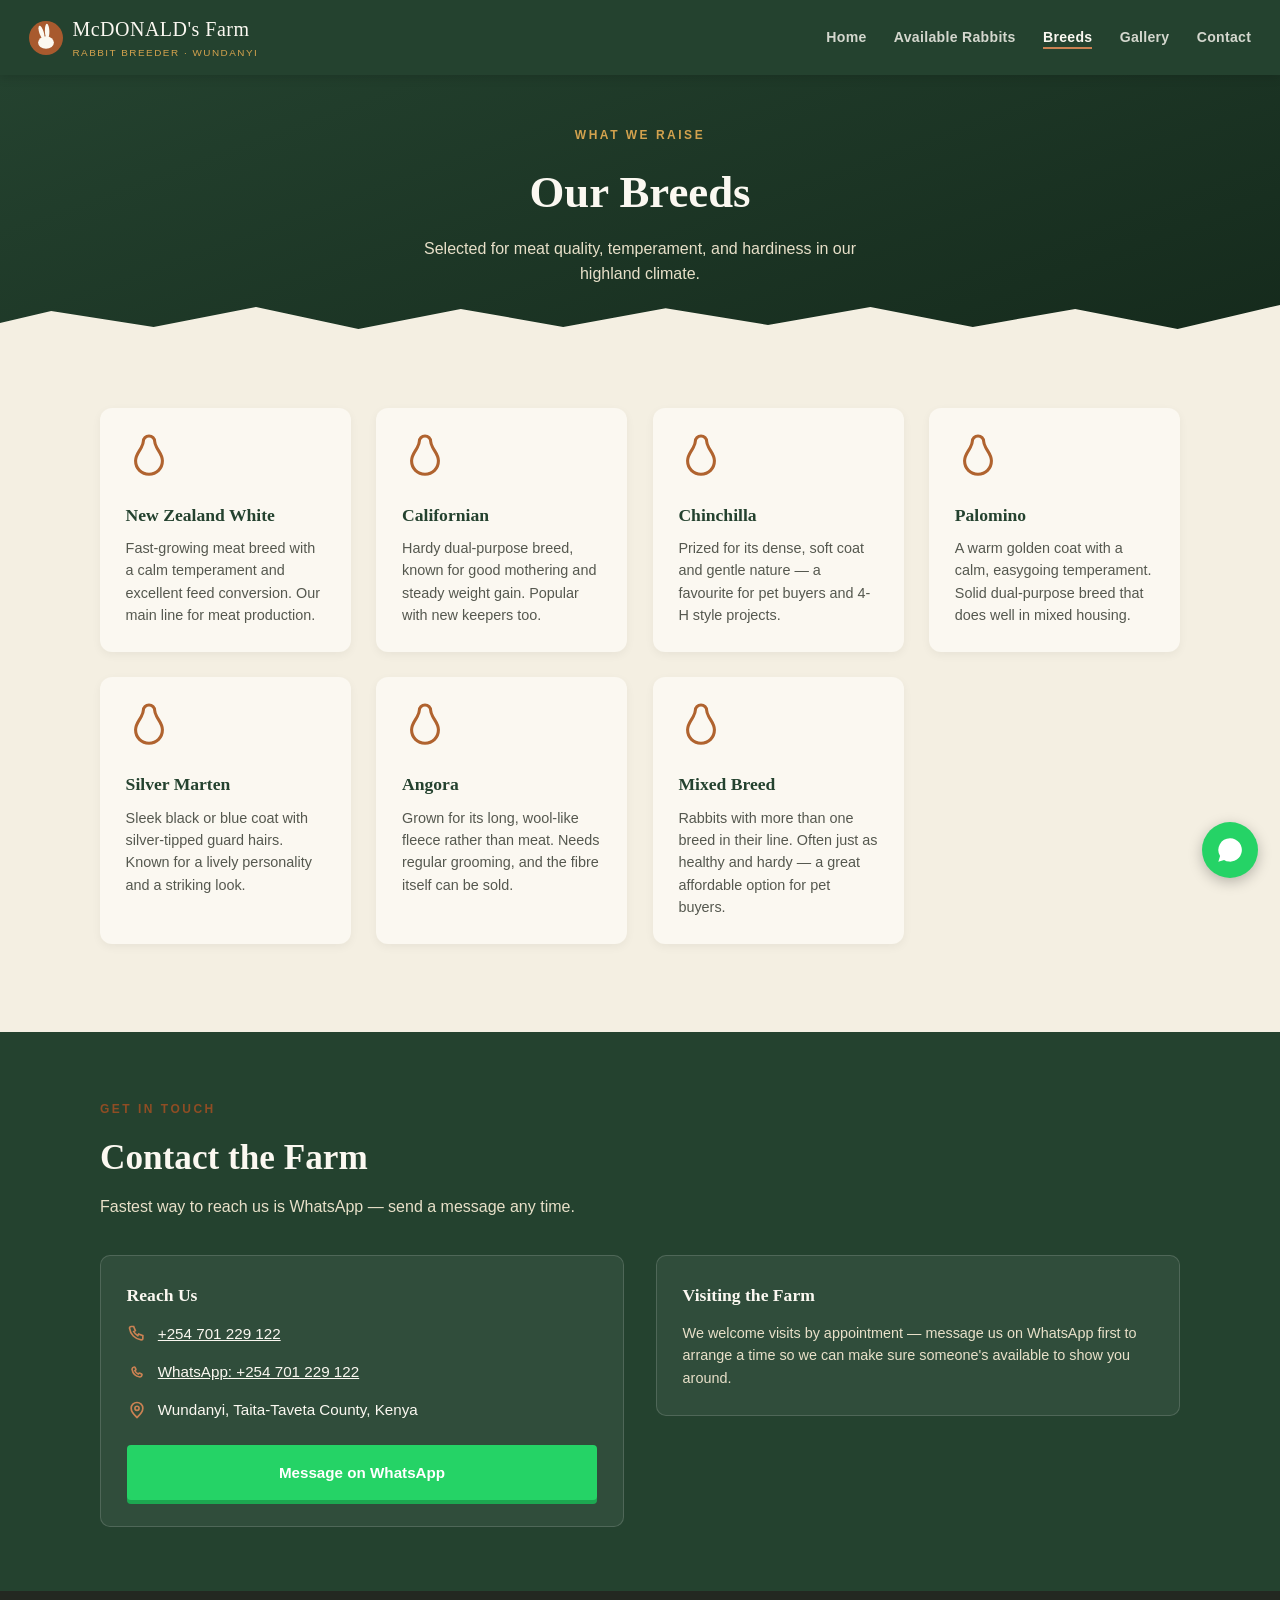
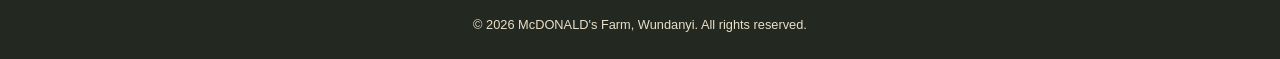
==== breeds.html @ 30306b2a "Add files via upload" ====
<!DOCTYPE html>
<html lang="en">
<head>
<meta charset="UTF-8">
<meta name="viewport" content="width=device-width, initial-scale=1.0">
<title>Our Breeds — McDONALD's Farm</title>
<link rel="stylesheet" href="styles.css">
</head>
<body>

<header>
  <a class="brand" href="index.html">
    <svg class="mark" viewBox="0 0 60 60" xmlns="http://www.w3.org/2000/svg">
      <circle cx="30" cy="30" r="30" fill="#A85A2E"/>
      <ellipse cx="30" cy="38" rx="14" ry="11" fill="#FBF8F0"/>
      <ellipse cx="22" cy="20" rx="4" ry="12" fill="#FBF8F0" transform="rotate(-18 22 20)"/>
      <ellipse cx="32" cy="18" rx="4" ry="13" fill="#FBF8F0" transform="rotate(-2 32 18)"/>
    </svg>
    <span>McDONALD's Farm<small>Rabbit Breeder · Wundanyi</small></span>
  </a>
  <button class="nav-toggle" id="navToggle" aria-label="Toggle menu">&#9776;</button>
  <nav>
    <ul id="navList">
      <li><a href="index.html">Home</a></li>
      <li><a href="rabbits.html">Available Rabbits</a></li>
      <li><a href="breeds.html" class="active">Breeds</a></li>
      <li><a href="gallery.html">Gallery</a></li>
      <li><a href="index.html#contact">Contact</a></li>
    </ul>
  </nav>
</header>

<div class="page-banner">
  <div class="eyebrow">What We Raise</div>
  <h1>Our Breeds</h1>
  <p>Selected for meat quality, temperament, and hardiness in our highland climate.</p>
</div>

<section>
  <div class="section-inner">
    <div class="breed-row">
      <div class="breed-card">
        <svg class="icon" viewBox="0 0 24 24" fill="none" stroke="currentColor" stroke-width="1.6"><path d="M12 21c-4 0-7-3-7-7 0-3 2-5 3-7 .5-1 1-2 1-3a3 3 0 0 1 6 0c0 1 .5 2 1 3 1 2 3 4 3 7 0 4-3 7-7 7z"/></svg>
        <h3>New Zealand White</h3>
        <p>Fast-growing meat breed with a calm temperament and excellent feed conversion. Our main line for meat production.</p>
      </div>
      <div class="breed-card">
        <svg class="icon" viewBox="0 0 24 24" fill="none" stroke="currentColor" stroke-width="1.6"><path d="M12 21c-4 0-7-3-7-7 0-3 2-5 3-7 .5-1 1-2 1-3a3 3 0 0 1 6 0c0 1 .5 2 1 3 1 2 3 4 3 7 0 4-3 7-7 7z"/></svg>
        <h3>Californian</h3>
        <p>Hardy dual-purpose breed, known for good mothering and steady weight gain. Popular with new keepers too.</p>
      </div>
      <div class="breed-card">
        <svg class="icon" viewBox="0 0 24 24" fill="none" stroke="currentColor" stroke-width="1.6"><path d="M12 21c-4 0-7-3-7-7 0-3 2-5 3-7 .5-1 1-2 1-3a3 3 0 0 1 6 0c0 1 .5 2 1 3 1 2 3 4 3 7 0 4-3 7-7 7z"/></svg>
        <h3>Chinchilla</h3>
        <p>Prized for its dense, soft coat and gentle nature — a favourite for pet buyers and 4-H style projects.</p>
      </div>
      <div class="breed-card">
        <svg class="icon" viewBox="0 0 24 24" fill="none" stroke="currentColor" stroke-width="1.6"><path d="M12 21c-4 0-7-3-7-7 0-3 2-5 3-7 .5-1 1-2 1-3a3 3 0 0 1 6 0c0 1 .5 2 1 3 1 2 3 4 3 7 0 4-3 7-7 7z"/></svg>
        <h3>Palomino</h3>
        <p>A warm golden coat with a calm, easygoing temperament. Solid dual-purpose breed that does well in mixed housing.</p>
      </div>
      <div class="breed-card">
        <svg class="icon" viewBox="0 0 24 24" fill="none" stroke="currentColor" stroke-width="1.6"><path d="M12 21c-4 0-7-3-7-7 0-3 2-5 3-7 .5-1 1-2 1-3a3 3 0 0 1 6 0c0 1 .5 2 1 3 1 2 3 4 3 7 0 4-3 7-7 7z"/></svg>
        <h3>Silver Marten</h3>
        <p>Sleek black or blue coat with silver-tipped guard hairs. Known for a lively personality and a striking look.</p>
      </div>
      <div class="breed-card">
        <svg class="icon" viewBox="0 0 24 24" fill="none" stroke="currentColor" stroke-width="1.6"><path d="M12 21c-4 0-7-3-7-7 0-3 2-5 3-7 .5-1 1-2 1-3a3 3 0 0 1 6 0c0 1 .5 2 1 3 1 2 3 4 3 7 0 4-3 7-7 7z"/></svg>
        <h3>Angora</h3>
        <p>Grown for its long, wool-like fleece rather than meat. Needs regular grooming, and the fibre itself can be sold.</p>
      </div>
      <div class="breed-card">
        <svg class="icon" viewBox="0 0 24 24" fill="none" stroke="currentColor" stroke-width="1.6"><path d="M12 21c-4 0-7-3-7-7 0-3 2-5 3-7 .5-1 1-2 1-3a3 3 0 0 1 6 0c0 1 .5 2 1 3 1 2 3 4 3 7 0 4-3 7-7 7z"/></svg>
        <h3>Mixed Breed</h3>
        <p>Rabbits with more than one breed in their line. Often just as healthy and hardy — a great affordable option for pet buyers.</p>
      </div>
    </div>
    <p class="placeholder-note"></p>
  </div>
</section>

<section id="contact" class="contact-section">
  <div class="section-inner">
    <div class="section-head">
      <div class="eyebrow">Get In Touch</div>
      <h2>Contact the Farm</h2>
      <p>Fastest way to reach us is WhatsApp — send a message any time.</p>
    </div>
    <div class="contact-grid">
      <div class="contact-card">
        <h3>Reach Us</h3>
        <div class="contact-line">
          <svg viewBox="0 0 24 24" fill="none" stroke="currentColor" stroke-width="2"><path d="M3 5a2 2 0 0 1 2-2h3l2 5-2 1a11 11 0 0 0 5 5l1-2 5 2v3a2 2 0 0 1-2 2A16 16 0 0 1 3 5z"/></svg>
          <a href="tel:+254701229122">+254 701 229 122</a>
        </div>
        <div class="contact-line">
          <svg viewBox="0 0 24 24" fill="none" stroke="currentColor" stroke-width="2"><path d="M17.5 14.4l-2-1a1 1 0 0 0-1 .1l-1 1a8 8 0 0 1-4-4l1-1a1 1 0 0 0 .1-1l-1-2a1 1 0 0 0-1.1-.5A3 3 0 0 0 6 8.5 11.5 11.5 0 0 0 15.5 18a3 3 0 0 0 2.5-2.5 1 1 0 0 0-.5-1.1z"/></svg>
          <a href="https://wa.me/254701229122" target="_blank" rel="noopener">WhatsApp: +254 701 229 122</a>
        </div>
        <div class="contact-line">
          <svg viewBox="0 0 24 24" fill="none" stroke="currentColor" stroke-width="2"><path d="M12 21s-7-6.1-7-11a7 7 0 0 1 14 0c0 4.9-7 11-7 11z"/><circle cx="12" cy="10" r="2.5"/></svg>
          <span>Wundanyi, Taita-Taveta County, Kenya</span>
        </div>
        <a class="btn btn-whatsapp" style="margin-top:0.6rem; width:100%; justify-content:center;" href="https://wa.me/254701229122?text=Hi%2C%20I%27d%20like%20to%20know%20more%20about%20your%20rabbits" target="_blank" rel="noopener">Message on WhatsApp</a>
      </div>
      <div class="contact-card">
        <h3>Visiting the Farm</h3>
        <p style="font-size:0.9rem; color:var(--sand-dark);">We welcome visits by appointment — message us on WhatsApp first to arrange a time so we can make sure someone's available to show you around.</p>
      </div>
    </div>
  </div>
</section>

<footer class="site-footer">
  &copy; <span id="year"></span> McDONALD's Farm, Wundanyi. All rights reserved.
</footer>

<a class="whatsapp-float" href="https://wa.me/254701229122" target="_blank" rel="noopener" aria-label="Chat on WhatsApp">
  <svg viewBox="0 0 24 24"><path d="M17.5 14.4l-2-1a1 1 0 0 0-1 .1l-1 1a8 8 0 0 1-4-4l1-1a1 1 0 0 0 .1-1l-1-2a1 1 0 0 0-1.1-.5A3 3 0 0 0 6 8.5 11.5 11.5 0 0 0 15.5 18a3 3 0 0 0 2.5-2.5 1 1 0 0 0-.5-1.1zM12 2a10 10 0 0 0-8.5 15.2L2 22l4.9-1.5A10 10 0 1 0 12 2z"/></svg>
</a>

<script src="script.js"></script>
</body>
</html>
---- styles.css ----
/* ===== PALETTE: Forest Green (Refined) ===== */
/* To use: rename this file to styles.css in your farm-site folder */

:root{
  --forest:#24422F;
  --forest-dark:#152A1C;
  --clay:#B0632F;
  --clay-dark:#8F4D24;
  --clay-light:#CB8253;
  --sand:#F4EFE2;
  --sand-dark:#E8E0C9;
  --charcoal:#232821;
  --cream-text:#FBF8F1;
  --gold:#D3A24E;
  --font-display: 'Rockwell', 'Roboto Slab', 'Georgia', serif;
  --font-body: 'Helvetica Neue', Arial, sans-serif;
  --font-mono: 'Courier New', monospace;
}

*{box-sizing:border-box; margin:0; padding:0;}
html{scroll-behavior:smooth;}
body{
  font-family: var(--font-body);
  background: var(--sand);
  color: var(--charcoal);
  line-height:1.55;
}
a{color:inherit;}
img{max-width:100%; display:block;}

/* ===== NAV ===== */
header{
  position:sticky; top:0; z-index:100;
  background: var(--forest);
  color: var(--cream-text);
  display:flex; align-items:center; justify-content:space-between;
  padding: 0.9rem 1.8rem;
  box-shadow: 0 2px 10px rgba(0,0,0,0.15);
}
.brand{
  font-family: var(--font-display);
  font-size: 1.25rem;
  letter-spacing: 0.5px;
  text-decoration:none;
  display:flex; align-items:center; gap:0.6rem;
}
.brand .mark{
  width:34px; height:34px; flex-shrink:0;
}
.brand small{
  display:block;
  font-family: var(--font-body);
  font-size: 0.62rem;
  font-weight:400;
  letter-spacing: 1.5px;
  text-transform:uppercase;
  color: var(--gold);
}
nav ul{
  list-style:none;
  display:flex;
  gap:1.7rem;
}
nav a{
  text-decoration:none;
  font-size:0.88rem;
  font-weight:600;
  letter-spacing:0.3px;
  color: var(--cream-text);
  opacity:0.82;
  transition: opacity 0.2s;
  padding-bottom:2px;
  border-bottom: 2px solid transparent;
}
nav a:hover, nav a.active{opacity:1; border-bottom-color: var(--clay-light);}
.nav-toggle{display:none; background:none; border:none; color:var(--cream-text); font-size:1.6rem; cursor:pointer;}

@media (max-width:780px){
  nav ul{
    position:absolute; top:100%; left:0; right:0;
    background:var(--forest);
    flex-direction:column;
    padding:1rem 1.8rem 1.4rem;
    gap:1rem;
    display:none;
  }
  nav ul.open{display:flex;}
  .nav-toggle{display:block;}
}

/* ===== PAGE HEADER (for interior pages) ===== */
.page-banner{
  position:relative;
  background: linear-gradient(160deg, var(--forest) 0%, var(--forest-dark) 100%);
  color: var(--cream-text);
  padding: 3.2rem 1.5rem 3.6rem;
  overflow:hidden;
  text-align:center;
}
.page-banner::after{
  content:"";
  position:absolute; left:0; right:0; bottom:-1px; height:40px;
  background: var(--sand);
  clip-path: polygon(0 100%, 100% 100%, 100% 0, 92% 60%, 84% 10%, 76% 55%, 68% 5%, 60% 50%, 52% 8%, 44% 55%, 36% 10%, 28% 60%, 20% 5%, 12% 55%, 4% 15%, 0 45%);
}
.page-banner .eyebrow{color:var(--gold); justify-content:center; display:flex;}
.page-banner h1{
  font-family:var(--font-display);
  font-size:clamp(2rem, 4.5vw, 2.8rem);
  margin-bottom:0.6rem;
}
.page-banner p{
  color: var(--sand-dark);
  max-width:52ch;
  margin: 0 auto;
}

/* ===== SECTION SHELL ===== */
section{ padding: 4rem 1.5rem; }
.section-inner{ max-width:1080px; margin:0 auto; }
.section-head{ margin-bottom:2.2rem; max-width:62ch; }
.eyebrow{
  font-size:0.75rem;
  letter-spacing:2.5px;
  text-transform:uppercase;
  color: var(--clay);
  font-weight:700;
  margin-bottom:0.8rem;
  display:inline-block;
}
.section-head .eyebrow{color:var(--clay-dark);}
.section-head h2{
  font-family: var(--font-display);
  font-size: clamp(1.6rem, 3.5vw, 2.2rem);
  color: var(--forest);
  margin-bottom:0.6rem;
}
.section-head p{ color:#55584f; }

.btn{
  display:inline-flex;
  align-items:center;
  gap:0.6rem;
  padding: 0.85rem 1.6rem;
  border-radius: 4px;
  font-weight:700;
  font-size:0.95rem;
  text-decoration:none;
  border: 2px solid transparent;
  cursor:pointer;
  transition: transform 0.15s ease, box-shadow 0.15s ease;
}
.btn:hover{transform: translateY(-2px);}
.btn-clay{ background: var(--clay); color: var(--cream-text); box-shadow: 0 4px 0 var(--clay-dark); }
.btn-clay:hover{ box-shadow: 0 6px 0 var(--clay-dark); }
.btn-whatsapp{ background: #25D366; color: #ffffff; box-shadow: 0 4px 0 #1DA851; }
.btn-whatsapp:hover{ box-shadow: 0 6px 0 #1DA851; }
.btn-outline{ background:transparent; border-color: var(--cream-text); color:var(--cream-text); }
.btn-outline-dark{ background:transparent; border-color: var(--forest); color:var(--forest); }

/* ===== HOME HERO ===== */
.hero{
  position:relative;
  background: linear-gradient(160deg, var(--forest) 0%, var(--forest-dark) 100%);
  color: var(--cream-text);
  padding: 4.5rem 1.5rem 0;
  overflow:hidden;
}
.hero-inner{
  max-width: 1100px;
  margin:0 auto;
  display:grid;
  grid-template-columns: 1.05fr 0.95fr;
  gap: 2.5rem;
  align-items:center;
  padding-bottom: 3rem;
}
@media (max-width:850px){
  .hero-inner{grid-template-columns:1fr; text-align:center; padding-bottom:2rem;}
}
.hero h1{
  font-family: var(--font-display);
  font-size: clamp(2.2rem, 5vw, 3.4rem);
  line-height:1.08;
  margin-bottom:1rem;
}
.hero p.lede{
  font-size:1.05rem;
  color: var(--sand-dark);
  max-width:40ch;
  margin-bottom:1.8rem;
}
@media (max-width:850px){ .hero p.lede{margin-left:auto; margin-right:auto;} }
.hero-scene{ position:relative; }
.hero-scene svg{ width:100%; height:auto; display:block; }

.hero-wave{
  position:relative; height:60px;
  background: var(--sand);
  clip-path: polygon(0 100%, 100% 100%, 100% 40%, 90% 60%, 80% 25%, 70% 55%, 60% 15%, 50% 50%, 40% 10%, 30% 55%, 20% 20%, 10% 60%, 0 30%);
}

/* ===== STAT STRIP ===== */
.stat-strip{
  display:flex; flex-wrap:wrap; justify-content:center; gap:2.5rem;
  background: var(--sand-dark);
  padding: 2rem 1.5rem;
}
.stat{ text-align:center; }
.stat .num{
  font-family:var(--font-display);
  font-size:2rem;
  color: var(--forest);
  display:block;
}
.stat .label{
  font-size:0.78rem;
  text-transform:uppercase;
  letter-spacing:1px;
  color:#6b6e60;
}

/* ===== SITE MAP CARDS ===== */
.sitemap-grid{
  display:grid;
  grid-template-columns: repeat(auto-fit, minmax(230px, 1fr));
  gap:1.6rem;
}
.map-card{
  position:relative;
  background: var(--cream-text);
  border-radius: 12px;
  padding: 2rem 1.6rem;
  text-decoration:none;
  color: var(--charcoal);
  box-shadow: 0 4px 14px rgba(0,0,0,0.06);
  border-top: 4px solid var(--clay);
  transition: transform 0.2s ease, box-shadow 0.2s ease;
  display:flex; flex-direction:column; gap:0.7rem;
}
.map-card:hover{ transform: translateY(-4px); box-shadow: 0 10px 24px rgba(0,0,0,0.1); }
.map-card .icon{ width:38px; height:38px; color: var(--forest); }
.map-card h3{ font-family:var(--font-display); font-size:1.15rem; color:var(--forest); }
.map-card p{ font-size:0.88rem; color:#5c5f52; flex-grow:1; }
.map-card .goto{ font-size:0.82rem; font-weight:700; color: var(--clay-dark); }

/* ===== EAR-TAG CARDS (Available Rabbits) ===== */
.tag-grid{
  display:grid;
  grid-template-columns: repeat(auto-fill, minmax(250px, 1fr));
  gap: 1.6rem;
}
.ear-tag{
  position:relative;
  background: var(--cream-text);
  border-radius: 6px 16px 16px 6px;
  padding: 1.4rem 1.3rem 1.3rem 1.7rem;
  box-shadow: 0 3px 10px rgba(0,0,0,0.08);
  border-left: 6px solid var(--clay);
}
.ear-tag::before{
  content:"";
  position:absolute;
  left:-11px; top:22px;
  width:16px; height:16px;
  background: var(--forest);
  border-radius:50%;
  border: 3px solid var(--sand);
}
.ear-tag .tag-id{
  font-family: var(--font-mono);
  font-size:0.72rem;
  letter-spacing:1px;
  color: var(--clay-dark);
  font-weight:700;
  text-transform:uppercase;
}
.ear-tag h3{
  font-family: var(--font-display);
  font-size:1.2rem;
  color: var(--forest);
  margin: 0.3rem 0 0.5rem;
}
.ear-tag .meta{
  display:flex;
  flex-wrap:wrap;
  gap: 0.4rem 0.9rem;
  font-size:0.85rem;
  color:#55584f;
  margin-bottom:0.9rem;
}
.ear-tag .price{
  font-weight:700;
  color: var(--forest);
  font-size:1.05rem;
  margin-bottom:0.9rem;
}
.ear-tag .status{
  display:inline-block;
  font-size:0.7rem;
  font-weight:700;
  letter-spacing:0.5px;
  text-transform:uppercase;
  padding:0.2rem 0.6rem;
  border-radius:20px;
  margin-bottom:0.9rem;
}
.status.available{ background:#DCEEDD; color:#2C6B31; }
.status.reserved{ background:#F3E3C9; color:#8A5A1E; }
.ear-tag .btn{ width:100%; justify-content:center; padding:0.6rem; font-size:0.85rem; }

.placeholder-note{
  text-align:center;
  font-size:0.85rem;
  color:#7a7d70;
  margin-top:1.5rem;
  font-style:italic;
}

/* ===== BREEDS ===== */
.breed-row{
  display:grid;
  grid-template-columns: repeat(auto-fit, minmax(220px,1fr));
  gap:1.6rem;
}
.breed-card{
  background: var(--cream-text);
  border-radius:12px;
  padding:1.6rem;
  box-shadow: 0 3px 10px rgba(0,0,0,0.05);
}
.breed-card .icon{ width:46px; height:46px; margin-bottom:0.9rem; color:var(--clay); }
.breed-card h3{
  font-family: var(--font-display);
  color: var(--forest);
  margin-bottom:0.5rem;
  font-size:1.1rem;
}
.breed-card p{ font-size:0.9rem; color:#55584f; }

/* ===== GALLERY ===== */
.gallery-grid{
  display:grid;
  grid-template-columns: repeat(auto-fill, minmax(180px,1fr));
  gap:1rem;
}
.gallery-item{
  aspect-ratio:4/3;
  background: var(--sand-dark);
  border-radius:10px;
  display:flex;
  align-items:center;
  justify-content:center;
  color: var(--forest);
  opacity:0.6;
  border: 2px dashed #c8bd9c;
}
.gallery-item svg{ width:36%; height:36%; }

/* ===== CONTACT (footer block, all pages) ===== */
.contact-section{
  background: var(--forest);
  color: var(--cream-text);
}
.contact-section .section-head h2{ color: var(--cream-text); }
.contact-section .section-head p{ color: var(--sand-dark); }
.contact-grid{
  display:grid;
  grid-template-columns: 1fr 1fr;
  gap:2rem;
  align-items:start;
}
@media (max-width:700px){ .contact-grid{grid-template-columns:1fr;} }
.contact-card{
  background: rgba(255,255,255,0.06);
  border: 1px solid rgba(255,255,255,0.15);
  border-radius:10px;
  padding:1.6rem;
}
.contact-card h3{
  font-family: var(--font-display);
  margin-bottom:0.8rem;
  font-size:1.1rem;
}
.contact-line{
  display:flex; align-items:center; gap:0.7rem;
  margin-bottom:0.9rem;
  font-size:0.95rem;
}
.contact-line svg{ width:20px; height:20px; flex-shrink:0; color: var(--clay-light); }

footer.site-footer{
  background: var(--charcoal);
  color: var(--sand-dark);
  text-align:center;
  padding:1.5rem;
  font-size:0.8rem;
}

/* Floating WhatsApp button */
.whatsapp-float{
  position:fixed;
  bottom:1.4rem; right:1.4rem;
  background:#25D366;
  width:56px; height:56px;
  border-radius:50%;
  display:flex; align-items:center; justify-content:center;
  box-shadow: 0 4px 14px rgba(0,0,0,0.25);
  z-index:200;
  text-decoration:none;
}
.whatsapp-float svg{ width:28px; height:28px; fill:white; }

@media (prefers-reduced-motion: reduce){
  html{scroll-behavior:auto;}
  .btn:hover, .map-card:hover{transform:none;}
}
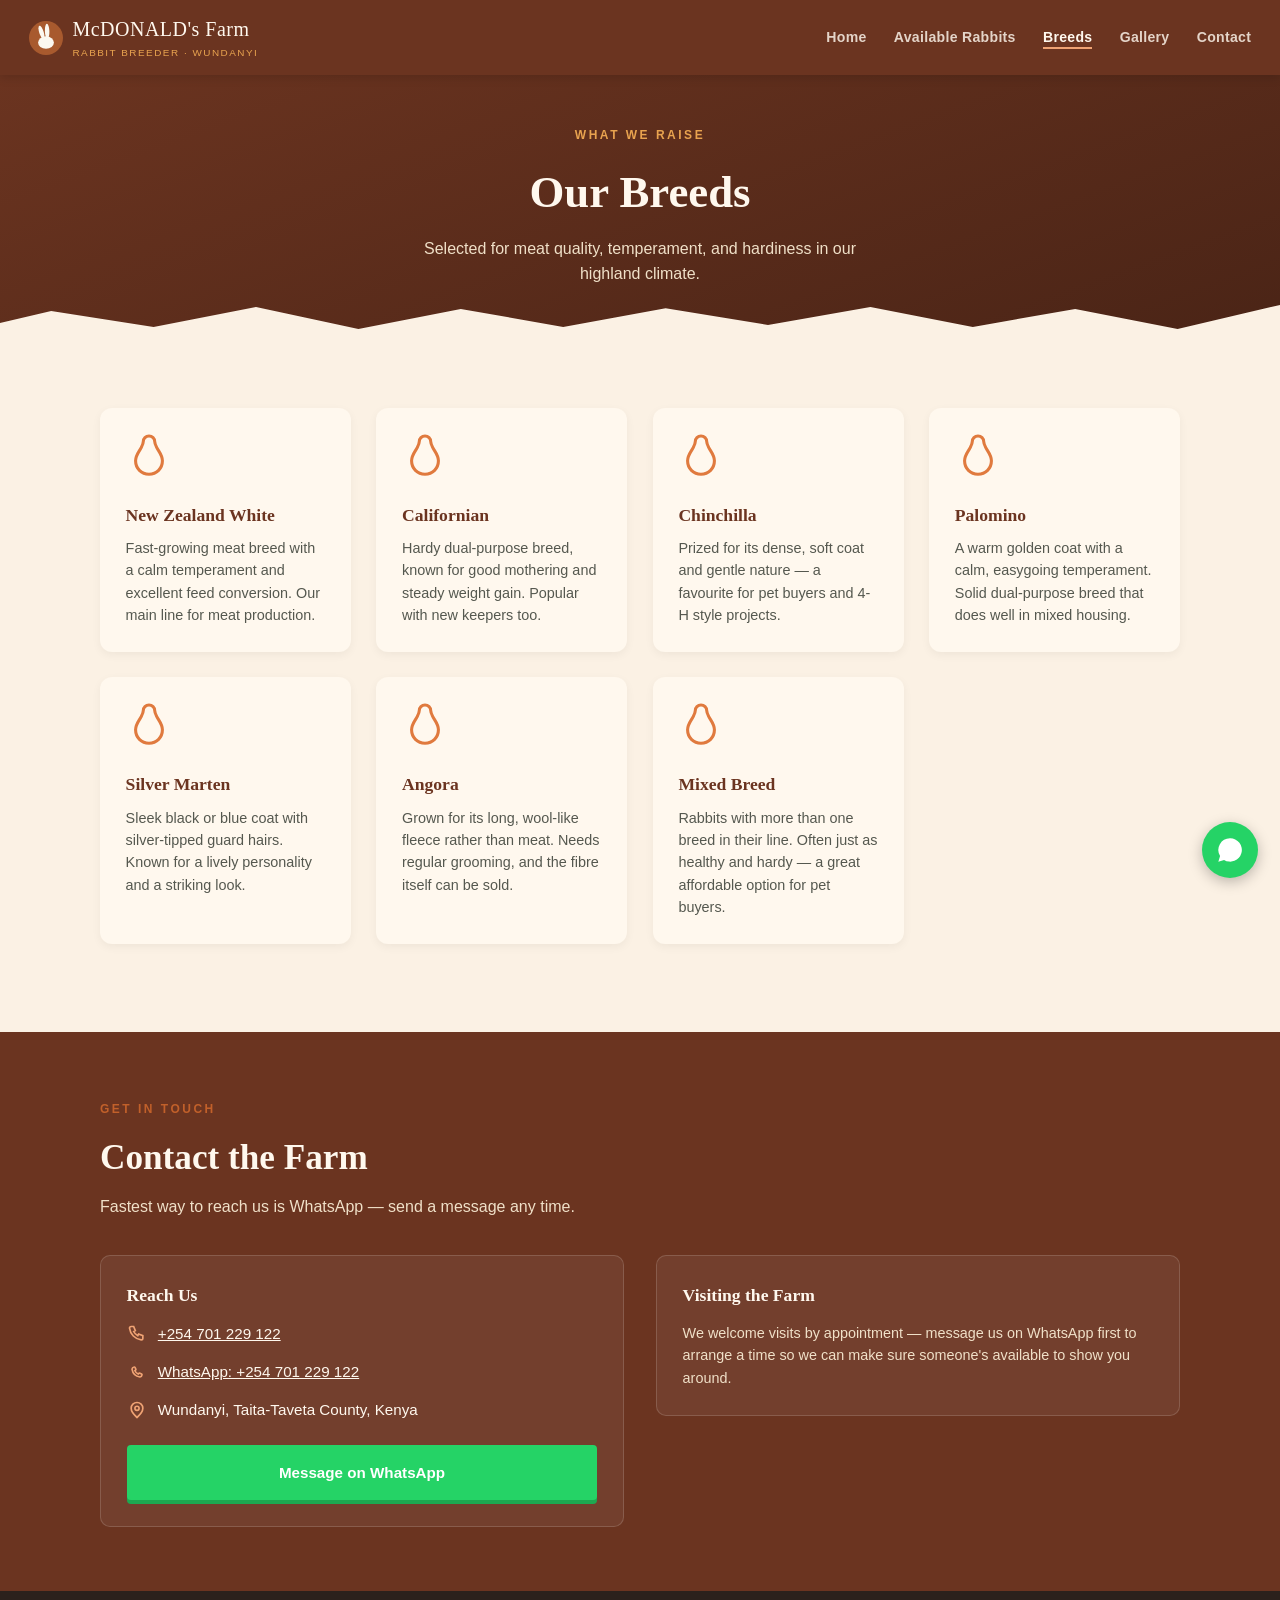
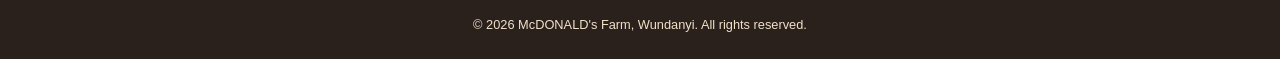
==== commit e007a51d: "Add files via upload" ====
--- a/styles.css
+++ b/styles.css
@@ -1,17 +1,17 @@
-/* ===== PALETTE: Forest Green (Refined) ===== */
+/* ===== PALETTE: Warm Terracotta / Rust ===== */
 /* To use: rename this file to styles.css in your farm-site folder */
 
 :root{
-  --forest:#24422F;
-  --forest-dark:#152A1C;
-  --clay:#B0632F;
-  --clay-dark:#8F4D24;
-  --clay-light:#CB8253;
-  --sand:#F4EFE2;
-  --sand-dark:#E8E0C9;
-  --charcoal:#232821;
-  --cream-text:#FBF8F1;
-  --gold:#D3A24E;
+  --forest:#6B3420;
+  --forest-dark:#4A2416;
+  --clay:#E07A3E;
+  --clay-dark:#C1602A;
+  --clay-light:#F0A374;
+  --sand:#FBF1E4;
+  --sand-dark:#F0E0C8;
+  --charcoal:#2B211C;
+  --cream-text:#FFF8EE;
+  --gold:#E8A34F;
   --font-display: 'Rockwell', 'Roboto Slab', 'Georgia', serif;
   --font-body: 'Helvetica Neue', Arial, sans-serif;
   --font-mono: 'Courier New', monospace;
